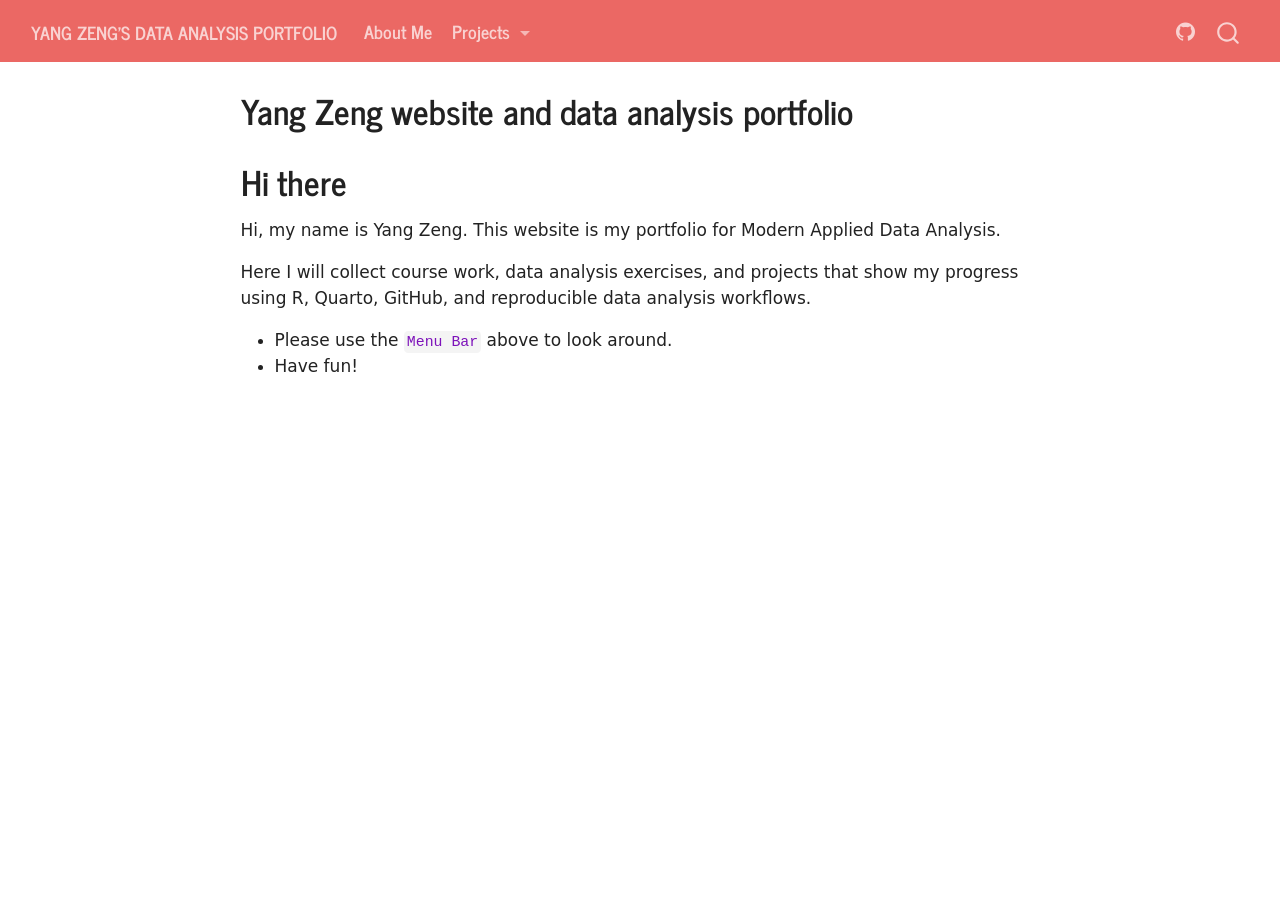
==== docs/index.html @ 77730233 "Quarto render" ====
<!DOCTYPE html>
<html xmlns="http://www.w3.org/1999/xhtml" lang="en" xml:lang="en"><head>

<meta charset="utf-8">
<meta name="generator" content="quarto-1.9.38">

<meta name="viewport" content="width=device-width, initial-scale=1.0, user-scalable=yes">


<title>Yang Zeng website and data analysis portfolio – Yang Zeng’s Data Analysis Portfolio</title>
<style>
/* Default styles provided by pandoc.
** See https://pandoc.org/MANUAL.html#variables-for-html for config info.
*/
code{white-space: pre-wrap;}
span.smallcaps{font-variant: small-caps;}
div.columns{display: flex; gap: min(4vw, 1.5em);}
div.column{flex: auto; overflow-x: auto;}
div.hanging-indent{margin-left: 1.5em; text-indent: -1.5em;}
ul.task-list{list-style: none;}
ul.task-list li input[type="checkbox"] {
  width: 0.8em;
  margin: 0 0.8em 0.2em -1em; /* quarto-specific, see https://github.com/quarto-dev/quarto-cli/issues/4556 */ 
  vertical-align: middle;
}
</style>


<script src="site_libs/quarto-nav/quarto-nav.js"></script>
<script src="site_libs/quarto-nav/headroom.min.js"></script>
<script src="site_libs/clipboard/clipboard.min.js"></script>
<script src="site_libs/quarto-search/autocomplete.umd.js"></script>
<script src="site_libs/quarto-search/fuse.min.js"></script>
<script src="site_libs/quarto-search/quarto-search.js"></script>
<meta name="quarto:offset" content="./">
<script src="site_libs/quarto-html/quarto.js" type="module"></script>
<script src="site_libs/quarto-html/tabsets/tabsets.js" type="module"></script>
<script src="site_libs/quarto-html/popper.min.js"></script>
<script src="site_libs/quarto-html/tippy.umd.min.js"></script>
<script src="site_libs/quarto-html/anchor.min.js"></script>
<link href="site_libs/quarto-html/tippy.css" rel="stylesheet">
<link href="site_libs/quarto-html/quarto-syntax-highlighting-15634bcf2e68342d4ad2dfa704d543f6.css" rel="stylesheet" id="quarto-text-highlighting-styles">
<script src="site_libs/bootstrap/bootstrap.min.js"></script>
<link href="site_libs/bootstrap/bootstrap-icons.css" rel="stylesheet">
<link href="site_libs/bootstrap/bootstrap-d390f6b1bb233dafbd59a397b5af9ca7.min.css" rel="stylesheet" append-hash="true" id="quarto-bootstrap" data-mode="light">
<script id="quarto-search-options" type="application/json">{
  "location": "navbar",
  "copy-button": false,
  "collapse-after": 3,
  "panel-placement": "end",
  "type": "overlay",
  "limit": 50,
  "keyboard-shortcut": [
    "f",
    "/",
    "s"
  ],
  "show-item-context": false,
  "language": {
    "search-no-results-text": "No results",
    "search-matching-documents-text": "matching documents",
    "search-copy-link-title": "Copy link to search",
    "search-hide-matches-text": "Hide additional matches",
    "search-more-match-text": "more match in this document",
    "search-more-matches-text": "more matches in this document",
    "search-clear-button-title": "Clear",
    "search-text-placeholder": "",
    "search-detached-cancel-button-title": "Cancel",
    "search-submit-button-title": "Submit",
    "search-label": "Search"
  }
}</script>


<link rel="stylesheet" href="styles.css">
</head>

<body class="nav-fixed fullcontent quarto-light">

<div id="quarto-search-results"></div>
  <header id="quarto-header" class="headroom fixed-top">
    <nav class="navbar navbar-expand-lg " data-bs-theme="dark">
      <div class="navbar-container container-fluid">
      <div class="navbar-brand-container mx-auto">
    <a class="navbar-brand" href="./index.html">
    <span class="navbar-title">Yang Zeng’s Data Analysis Portfolio</span>
    </a>
  </div>
            <div id="quarto-search" class="" title="Search"></div>
          <button class="navbar-toggler" type="button" data-bs-toggle="collapse" data-bs-target="#navbarCollapse" aria-controls="navbarCollapse" role="menu" aria-expanded="false" aria-label="Toggle navigation" onclick="if (window.quartoToggleHeadroom) { window.quartoToggleHeadroom(); }">
  <span class="navbar-toggler-icon"></span>
</button>
          <div class="collapse navbar-collapse" id="navbarCollapse">
            <ul class="navbar-nav navbar-nav-scroll me-auto">
  <li class="nav-item">
    <a class="nav-link" href="./aboutme.html"> 
<span class="menu-text">About Me</span></a>
  </li>  
  <li class="nav-item dropdown ">
    <a class="nav-link dropdown-toggle" href="#" id="nav-menu-projects" role="link" data-bs-toggle="dropdown" aria-expanded="false">
 <span class="menu-text">Projects</span>
    </a>
    <ul class="dropdown-menu" aria-labelledby="nav-menu-projects">    
        <li>
    <a class="dropdown-item" href="./starter-analysis-exercise/starter-analysis-exercise.html">
 <span class="dropdown-text">Starter Analysis Exercise</span></a>
  </li>  
    </ul>
  </li>
</ul>
            <ul class="navbar-nav navbar-nav-scroll ms-auto">
  <li class="nav-item compact">
    <a class="nav-link" href="https://github.com/yangyin-zeng/YangZeng-portfolio.git"> <i class="bi bi-github" role="img">
</i> 
<span class="menu-text"></span></a>
  </li>  
</ul>
          </div> <!-- /navcollapse -->
            <div class="quarto-navbar-tools">
</div>
      </div> <!-- /container-fluid -->
    </nav>
</header>
<!-- content -->
<div id="quarto-content" class="quarto-container page-columns page-rows-contents page-layout-article page-navbar">
<!-- sidebar -->
<!-- margin-sidebar -->
    
<!-- main -->
<main class="content" id="quarto-document-content">

<header id="title-block-header" class="quarto-title-block default">
<div class="quarto-title">
<h1 class="title">Yang Zeng website and data analysis portfolio</h1>
</div>



<div class="quarto-title-meta">

    
  
    
  </div>
  


</header>


<section id="hi-there" class="level1">
<h1>Hi there</h1>
<p>Hi, my name is Yang Zeng. This website is my portfolio for Modern Applied Data Analysis.</p>
<p>Here I will collect course work, data analysis exercises, and projects that show my progress using R, Quarto, GitHub, and reproducible data analysis workflows.</p>
<ul>
<li>Please use the <code>Menu Bar</code> above to look around.</li>
<li>Have fun!</li>
</ul>


</section>

</main> <!-- /main -->
<script id="quarto-html-after-body" type="application/javascript">
  window.document.addEventListener("DOMContentLoaded", function (event) {
    const icon = "";
    const anchorJS = new window.AnchorJS();
    anchorJS.options = {
      placement: 'right',
      icon: icon
    };
    anchorJS.add('.anchored');
    const isCodeAnnotation = (el) => {
      for (const clz of el.classList) {
        if (clz.startsWith('code-annotation-')) {                     
          return true;
        }
      }
      return false;
    }
    const onCopySuccess = function(e) {
      // button target
      const button = e.trigger;
      // don't keep focus
      button.blur();
      // flash "checked"
      button.classList.add('code-copy-button-checked');
      var currentTitle = button.getAttribute("title");
      button.setAttribute("title", "Copied!");
      let tooltip;
      if (window.bootstrap) {
        button.setAttribute("data-bs-toggle", "tooltip");
        button.setAttribute("data-bs-placement", "left");
        button.setAttribute("data-bs-title", "Copied!");
        tooltip = new bootstrap.Tooltip(button, 
          { trigger: "manual", 
            customClass: "code-copy-button-tooltip",
            offset: [0, -8]});
        tooltip.show();    
      }
      setTimeout(function() {
        if (tooltip) {
          tooltip.hide();
          button.removeAttribute("data-bs-title");
          button.removeAttribute("data-bs-toggle");
          button.removeAttribute("data-bs-placement");
        }
        button.setAttribute("title", currentTitle);
        button.classList.remove('code-copy-button-checked');
      }, 1000);
      // clear code selection
      e.clearSelection();
    }
    const getTextToCopy = function(trigger) {
      const outerScaffold = trigger.parentElement.cloneNode(true);
      const codeEl = outerScaffold.querySelector('code');
      for (const childEl of codeEl.children) {
        if (isCodeAnnotation(childEl)) {
          childEl.remove();
        }
      }
      return codeEl.innerText;
    }
    const clipboard = new window.ClipboardJS('.code-copy-button:not([data-in-quarto-modal])', {
      text: getTextToCopy
    });
    clipboard.on('success', onCopySuccess);
    if (window.document.getElementById('quarto-embedded-source-code-modal')) {
      const clipboardModal = new window.ClipboardJS('.code-copy-button[data-in-quarto-modal]', {
        text: getTextToCopy,
        container: window.document.getElementById('quarto-embedded-source-code-modal')
      });
      clipboardModal.on('success', onCopySuccess);
    }
      var localhostRegex = new RegExp(/^(?:http|https):\/\/localhost\:?[0-9]*\//);
      var mailtoRegex = new RegExp(/^mailto:/);
        var filterRegex = new RegExp('/' + window.location.host + '/');
      var isInternal = (href) => {
          return filterRegex.test(href) || localhostRegex.test(href) || mailtoRegex.test(href);
      }
      // Inspect non-navigation links and adorn them if external
     var links = window.document.querySelectorAll('a[href]:not(.nav-link):not(.navbar-brand):not(.toc-action):not(.sidebar-link):not(.sidebar-item-toggle):not(.pagination-link):not(.no-external):not([aria-hidden]):not(.dropdown-item):not(.quarto-navigation-tool):not(.about-link)');
      for (var i=0; i<links.length; i++) {
        const link = links[i];
        if (!isInternal(link.href)) {
          // undo the damage that might have been done by quarto-nav.js in the case of
          // links that we want to consider external
          if (link.dataset.originalHref !== undefined) {
            link.href = link.dataset.originalHref;
          }
        }
      }
    function tippyHover(el, contentFn, onTriggerFn, onUntriggerFn) {
      const config = {
        allowHTML: true,
        maxWidth: 500,
        delay: 100,
        arrow: false,
        appendTo: function(el) {
            return el.parentElement;
        },
        interactive: true,
        interactiveBorder: 10,
        theme: 'quarto',
        placement: 'bottom-start',
      };
      if (contentFn) {
        config.content = contentFn;
      }
      if (onTriggerFn) {
        config.onTrigger = onTriggerFn;
      }
      if (onUntriggerFn) {
        config.onUntrigger = onUntriggerFn;
      }
      window.tippy(el, config); 
    }
    const noterefs = window.document.querySelectorAll('a[role="doc-noteref"]');
    for (var i=0; i<noterefs.length; i++) {
      const ref = noterefs[i];
      tippyHover(ref, function() {
        // use id or data attribute instead here
        let href = ref.getAttribute('data-footnote-href') || ref.getAttribute('href');
        try { href = new URL(href).hash; } catch {}
        const id = href.replace(/^#\/?/, "");
        const note = window.document.getElementById(id);
        if (note) {
          return note.innerHTML;
        } else {
          return "";
        }
      });
    }
    const xrefs = window.document.querySelectorAll('a.quarto-xref');
    const processXRef = (id, note) => {
      // Strip column container classes
      const stripColumnClz = (el) => {
        el.classList.remove("page-full", "page-columns");
        if (el.children) {
          for (const child of el.children) {
            stripColumnClz(child);
          }
        }
      }
      stripColumnClz(note)
      if (id === null || id.startsWith('sec-')) {
        // Special case sections, only their first couple elements
        const container = document.createElement("div");
        if (note.children && note.children.length > 2) {
          container.appendChild(note.children[0].cloneNode(true));
          for (let i = 1; i < note.children.length; i++) {
            const child = note.children[i];
            if (child.tagName === "P" && child.innerText === "") {
              continue;
            } else {
              container.appendChild(child.cloneNode(true));
              break;
            }
          }
          if (window.Quarto?.typesetMath) {
            window.Quarto.typesetMath(container);
          }
          return container.innerHTML
        } else {
          if (window.Quarto?.typesetMath) {
            window.Quarto.typesetMath(note);
          }
          return note.innerHTML;
        }
      } else {
        // Remove any anchor links if they are present
        const anchorLink = note.querySelector('a.anchorjs-link');
        if (anchorLink) {
          anchorLink.remove();
        }
        if (window.Quarto?.typesetMath) {
          window.Quarto.typesetMath(note);
        }
        if (note.classList.contains("callout")) {
          return note.outerHTML;
        } else {
          return note.innerHTML;
        }
      }
    }
    for (var i=0; i<xrefs.length; i++) {
      const xref = xrefs[i];
      tippyHover(xref, undefined, function(instance) {
        instance.disable();
        let url = xref.getAttribute('href');
        let hash = undefined; 
        if (url.startsWith('#')) {
          hash = url;
        } else {
          try { hash = new URL(url).hash; } catch {}
        }
        if (hash) {
          const id = hash.replace(/^#\/?/, "");
          const note = window.document.getElementById(id);
          if (note !== null) {
            try {
              const html = processXRef(id, note.cloneNode(true));
              instance.setContent(html);
            } finally {
              instance.enable();
              instance.show();
            }
          } else {
            // See if we can fetch this
            fetch(url.split('#')[0])
            .then(res => res.text())
            .then(html => {
              const parser = new DOMParser();
              const htmlDoc = parser.parseFromString(html, "text/html");
              const note = htmlDoc.getElementById(id);
              if (note !== null) {
                const html = processXRef(id, note);
                instance.setContent(html);
              } 
            }).finally(() => {
              instance.enable();
              instance.show();
            });
          }
        } else {
          // See if we can fetch a full url (with no hash to target)
          // This is a special case and we should probably do some content thinning / targeting
          fetch(url)
          .then(res => res.text())
          .then(html => {
            const parser = new DOMParser();
            const htmlDoc = parser.parseFromString(html, "text/html");
            const note = htmlDoc.querySelector('main.content');
            if (note !== null) {
              // This should only happen for chapter cross references
              // (since there is no id in the URL)
              // remove the first header
              if (note.children.length > 0 && note.children[0].tagName === "HEADER") {
                note.children[0].remove();
              }
              const html = processXRef(null, note);
              instance.setContent(html);
            } 
          }).finally(() => {
            instance.enable();
            instance.show();
          });
        }
      }, function(instance) {
      });
    }
        let selectedAnnoteEl;
        const selectorForAnnotation = ( cell, annotation) => {
          let cellAttr = 'data-code-cell="' + cell + '"';
          let lineAttr = 'data-code-annotation="' +  annotation + '"';
          const selector = 'span[' + cellAttr + '][' + lineAttr + ']';
          return selector;
        }
        const selectCodeLines = (annoteEl) => {
          const doc = window.document;
          const targetCell = annoteEl.getAttribute("data-target-cell");
          const targetAnnotation = annoteEl.getAttribute("data-target-annotation");
          const annoteSpan = window.document.querySelector(selectorForAnnotation(targetCell, targetAnnotation));
          const lines = annoteSpan.getAttribute("data-code-lines").split(",");
          const lineIds = lines.map((line) => {
            return targetCell + "-" + line;
          })
          let top = null;
          let height = null;
          let parent = null;
          if (lineIds.length > 0) {
              //compute the position of the single el (top and bottom and make a div)
              const el = window.document.getElementById(lineIds[0]);
              top = el.offsetTop;
              height = el.offsetHeight;
              parent = el.parentElement.parentElement;
            if (lineIds.length > 1) {
              const lastEl = window.document.getElementById(lineIds[lineIds.length - 1]);
              const bottom = lastEl.offsetTop + lastEl.offsetHeight;
              height = bottom - top;
            }
            if (top !== null && height !== null && parent !== null) {
              // cook up a div (if necessary) and position it 
              let div = window.document.getElementById("code-annotation-line-highlight");
              if (div === null) {
                div = window.document.createElement("div");
                div.setAttribute("id", "code-annotation-line-highlight");
                div.style.position = 'absolute';
                parent.appendChild(div);
              }
              div.style.top = top - 2 + "px";
              div.style.height = height + 4 + "px";
              div.style.left = 0;
              let gutterDiv = window.document.getElementById("code-annotation-line-highlight-gutter");
              if (gutterDiv === null) {
                gutterDiv = window.document.createElement("div");
                gutterDiv.setAttribute("id", "code-annotation-line-highlight-gutter");
                gutterDiv.style.position = 'absolute';
                const codeCell = window.document.getElementById(targetCell);
                const gutter = codeCell.querySelector('.code-annotation-gutter');
                gutter.appendChild(gutterDiv);
              }
              gutterDiv.style.top = top - 2 + "px";
              gutterDiv.style.height = height + 4 + "px";
            }
            selectedAnnoteEl = annoteEl;
          }
        };
        const unselectCodeLines = () => {
          const elementsIds = ["code-annotation-line-highlight", "code-annotation-line-highlight-gutter"];
          elementsIds.forEach((elId) => {
            const div = window.document.getElementById(elId);
            if (div) {
              div.remove();
            }
          });
          selectedAnnoteEl = undefined;
        };
          // Handle positioning of the toggle
      window.addEventListener(
        "resize",
        throttle(() => {
          elRect = undefined;
          if (selectedAnnoteEl) {
            selectCodeLines(selectedAnnoteEl);
          }
        }, 10)
      );
      function throttle(fn, ms) {
      let throttle = false;
      let timer;
        return (...args) => {
          if(!throttle) { // first call gets through
              fn.apply(this, args);
              throttle = true;
          } else { // all the others get throttled
              if(timer) clearTimeout(timer); // cancel #2
              timer = setTimeout(() => {
                fn.apply(this, args);
                timer = throttle = false;
              }, ms);
          }
        };
      }
        // Attach click handler to the DT
        const annoteDls = window.document.querySelectorAll('dt[data-target-cell]');
        for (const annoteDlNode of annoteDls) {
          annoteDlNode.addEventListener('click', (event) => {
            const clickedEl = event.target;
            if (clickedEl !== selectedAnnoteEl) {
              unselectCodeLines();
              const activeEl = window.document.querySelector('dt[data-target-cell].code-annotation-active');
              if (activeEl) {
                activeEl.classList.remove('code-annotation-active');
              }
              selectCodeLines(clickedEl);
              clickedEl.classList.add('code-annotation-active');
            } else {
              // Unselect the line
              unselectCodeLines();
              clickedEl.classList.remove('code-annotation-active');
            }
          });
        }
    const findCites = (el) => {
      const parentEl = el.parentElement;
      if (parentEl) {
        const cites = parentEl.dataset.cites;
        if (cites) {
          return {
            el,
            cites: cites.split(' ')
          };
        } else {
          return findCites(el.parentElement)
        }
      } else {
        return undefined;
      }
    };
    var bibliorefs = window.document.querySelectorAll('a[role="doc-biblioref"]');
    for (var i=0; i<bibliorefs.length; i++) {
      const ref = bibliorefs[i];
      const citeInfo = findCites(ref);
      if (citeInfo) {
        tippyHover(citeInfo.el, function() {
          var popup = window.document.createElement('div');
          citeInfo.cites.forEach(function(cite) {
            var citeDiv = window.document.createElement('div');
            citeDiv.classList.add('hanging-indent');
            citeDiv.classList.add('csl-entry');
            var biblioDiv = window.document.getElementById('ref-' + cite);
            if (biblioDiv) {
              citeDiv.innerHTML = biblioDiv.innerHTML;
            }
            popup.appendChild(citeDiv);
          });
          return popup.innerHTML;
        });
      }
    }
  });
  </script>
</div> <!-- /content -->




</body></html>
---- docs/site_libs/quarto-html/tippy.css ----
.tippy-box[data-animation=fade][data-state=hidden]{opacity:0}[data-tippy-root]{max-width:calc(100vw - 10px)}.tippy-box{position:relative;background-color:#333;color:#fff;border-radius:4px;font-size:14px;line-height:1.4;white-space:normal;outline:0;transition-property:transform,visibility,opacity}.tippy-box[data-placement^=top]>.tippy-arrow{bottom:0}.tippy-box[data-placement^=top]>.tippy-arrow:before{bottom:-7px;left:0;border-width:8px 8px 0;border-top-color:initial;transform-origin:center top}.tippy-box[data-placement^=bottom]>.tippy-arrow{top:0}.tippy-box[data-placement^=bottom]>.tippy-arrow:before{top:-7px;left:0;border-width:0 8px 8px;border-bottom-color:initial;transform-origin:center bottom}.tippy-box[data-placement^=left]>.tippy-arrow{right:0}.tippy-box[data-placement^=left]>.tippy-arrow:before{border-width:8px 0 8px 8px;border-left-color:initial;right:-7px;transform-origin:center left}.tippy-box[data-placement^=right]>.tippy-arrow{left:0}.tippy-box[data-placement^=right]>.tippy-arrow:before{left:-7px;border-width:8px 8px 8px 0;border-right-color:initial;transform-origin:center right}.tippy-box[data-inertia][data-state=visible]{transition-timing-function:cubic-bezier(.54,1.5,.38,1.11)}.tippy-arrow{width:16px;height:16px;color:#333}.tippy-arrow:before{content:"";position:absolute;border-color:transparent;border-style:solid}.tippy-content{position:relative;padding:5px 9px;z-index:1}
---- docs/site_libs/quarto-html/quarto-syntax-highlighting-15634bcf2e68342d4ad2dfa704d543f6.css ----
/* quarto syntax highlight colors */
:root {
  --quarto-hl-ot-color: #003B4F;
  --quarto-hl-at-color: #657422;
  --quarto-hl-ss-color: #20794D;
  --quarto-hl-an-color: #5E5E5E;
  --quarto-hl-fu-color: #4758AB;
  --quarto-hl-st-color: #20794D;
  --quarto-hl-cf-color: #003B4F;
  --quarto-hl-op-color: #5E5E5E;
  --quarto-hl-er-color: #AD0000;
  --quarto-hl-bn-color: #AD0000;
  --quarto-hl-al-color: #AD0000;
  --quarto-hl-va-color: #111111;
  --quarto-hl-bu-color: inherit;
  --quarto-hl-ex-color: inherit;
  --quarto-hl-pp-color: #AD0000;
  --quarto-hl-in-color: #5E5E5E;
  --quarto-hl-vs-color: #20794D;
  --quarto-hl-wa-color: #5E5E5E;
  --quarto-hl-do-color: #5E5E5E;
  --quarto-hl-im-color: #00769E;
  --quarto-hl-ch-color: #20794D;
  --quarto-hl-dt-color: #AD0000;
  --quarto-hl-fl-color: #AD0000;
  --quarto-hl-co-color: #5E5E5E;
  --quarto-hl-cv-color: #5E5E5E;
  --quarto-hl-cn-color: #8f5902;
  --quarto-hl-sc-color: #5E5E5E;
  --quarto-hl-dv-color: #AD0000;
  --quarto-hl-kw-color: #003B4F;
}

/* other quarto variables */
:root {
  --quarto-font-monospace: SFMono-Regular, Menlo, Monaco, Consolas, "Liberation Mono", "Courier New", monospace;
}

/* syntax highlight based on Pandoc's rules */
pre > code.sourceCode > span {
  color: #003B4F;
}

code.sourceCode > span {
  color: #003B4F;
}

div.sourceCode,
div.sourceCode pre.sourceCode {
  color: #003B4F;
}

/* Normal */
code span {
  color: #003B4F;
}

/* Alert */
code span.al {
  color: #AD0000;
  font-style: inherit;
}

/* Annotation */
code span.an {
  color: #5E5E5E;
  font-style: inherit;
}

/* Attribute */
code span.at {
  color: #657422;
  font-style: inherit;
}

/* BaseN */
code span.bn {
  color: #AD0000;
  font-style: inherit;
}

/* BuiltIn */
code span.bu {
  font-style: inherit;
}

/* ControlFlow */
code span.cf {
  color: #003B4F;
  font-weight: bold;
  font-style: inherit;
}

/* Char */
code span.ch {
  color: #20794D;
  font-style: inherit;
}

/* Constant */
code span.cn {
  color: #8f5902;
  font-style: inherit;
}

/* Comment */
code span.co {
  color: #5E5E5E;
  font-style: inherit;
}

/* CommentVar */
code span.cv {
  color: #5E5E5E;
  font-style: italic;
}

/* Documentation */
code span.do {
  color: #5E5E5E;
  font-style: italic;
}

/* DataType */
code span.dt {
  color: #AD0000;
  font-style: inherit;
}

/* DecVal */
code span.dv {
  color: #AD0000;
  font-style: inherit;
}

/* Error */
code span.er {
  color: #AD0000;
  font-style: inherit;
}

/* Extension */
code span.ex {
  font-style: inherit;
}

/* Float */
code span.fl {
  color: #AD0000;
  font-style: inherit;
}

/* Function */
code span.fu {
  color: #4758AB;
  font-style: inherit;
}

/* Import */
code span.im {
  color: #00769E;
  font-style: inherit;
}

/* Information */
code span.in {
  color: #5E5E5E;
  font-style: inherit;
}

/* Keyword */
code span.kw {
  color: #003B4F;
  font-weight: bold;
  font-style: inherit;
}

/* Operator */
code span.op {
  color: #5E5E5E;
  font-style: inherit;
}

/* Other */
code span.ot {
  color: #003B4F;
  font-style: inherit;
}

/* Preprocessor */
code span.pp {
  color: #AD0000;
  font-style: inherit;
}

/* SpecialChar */
code span.sc {
  color: #5E5E5E;
  font-style: inherit;
}

/* SpecialString */
code span.ss {
  color: #20794D;
  font-style: inherit;
}

/* String */
code span.st {
  color: #20794D;
  font-style: inherit;
}

/* Variable */
code span.va {
  color: #111111;
  font-style: inherit;
}

/* VerbatimString */
code span.vs {
  color: #20794D;
  font-style: inherit;
}

/* Warning */
code span.wa {
  color: #5E5E5E;
  font-style: italic;
}

.prevent-inlining {
  content: "</";
}

/*# sourceMappingURL=f23921c56f73e400b49028c9186a1aa0.css.map */
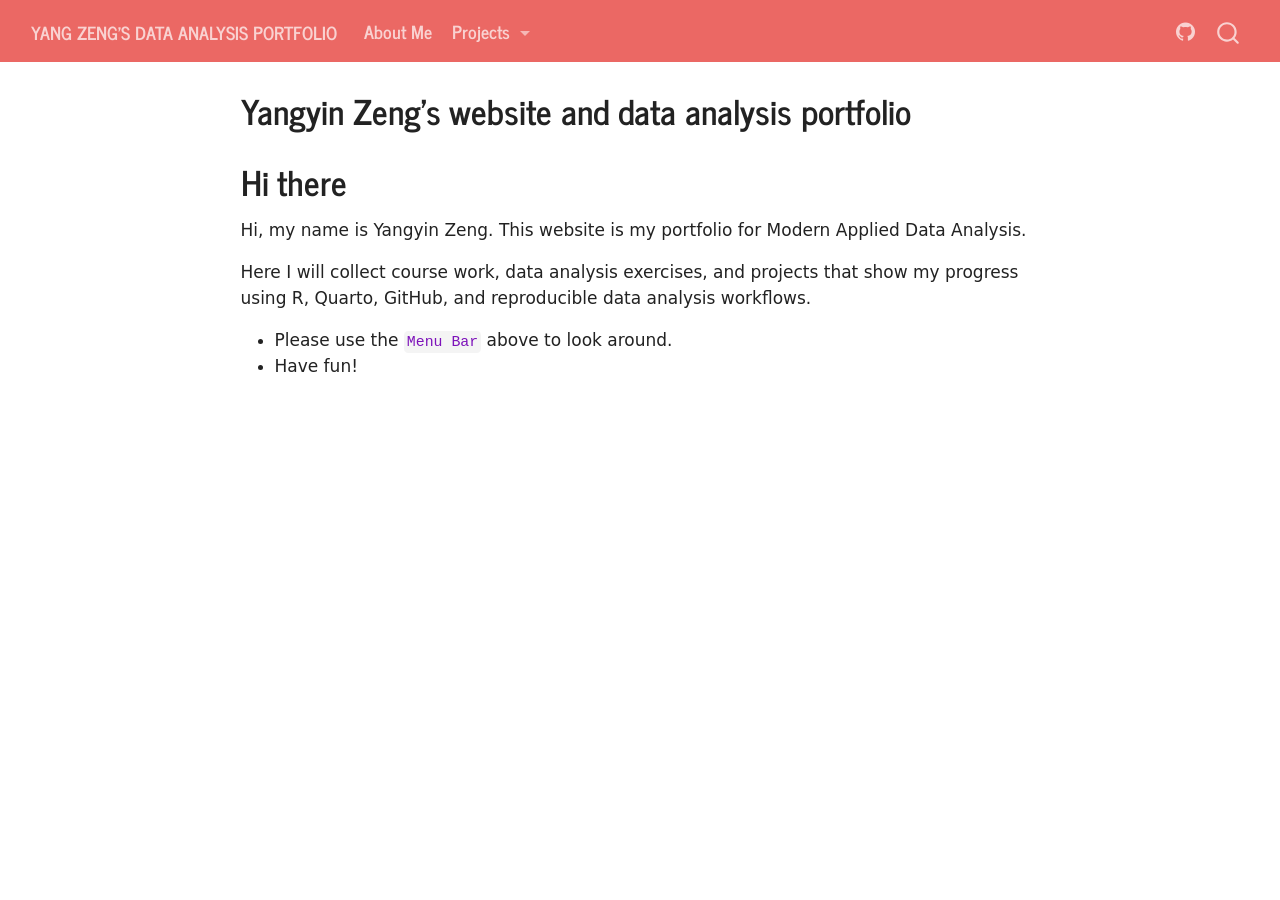
==== commit f26dae55: "Fixing" ====
--- a/docs/index.html
+++ b/docs/index.html
@@ -7,7 +7,7 @@
 <meta name="viewport" content="width=device-width, initial-scale=1.0, user-scalable=yes">
 
 
-<title>Yang Zeng website and data analysis portfolio – Yang Zeng’s Data Analysis Portfolio</title>
+<title>Yangyin Zeng’s website and data analysis portfolio – Yang Zeng's Data Analysis Portfolio</title>
 <style>
 /* Default styles provided by pandoc.
 ** See https://pandoc.org/MANUAL.html#variables-for-html for config info.
@@ -131,7 +131,7 @@
 
 <header id="title-block-header" class="quarto-title-block default">
 <div class="quarto-title">
-<h1 class="title">Yang Zeng website and data analysis portfolio</h1>
+<h1 class="title">Yangyin Zeng’s website and data analysis portfolio</h1>
 </div>
 
 
@@ -150,7 +150,7 @@
 
 <section id="hi-there" class="level1">
 <h1>Hi there</h1>
-<p>Hi, my name is Yang Zeng. This website is my portfolio for Modern Applied Data Analysis.</p>
+<p>Hi, my name is Yangyin Zeng. This website is my portfolio for Modern Applied Data Analysis.</p>
 <p>Here I will collect course work, data analysis exercises, and projects that show my progress using R, Quarto, GitHub, and reproducible data analysis workflows.</p>
 <ul>
 <li>Please use the <code>Menu Bar</code> above to look around.</li>
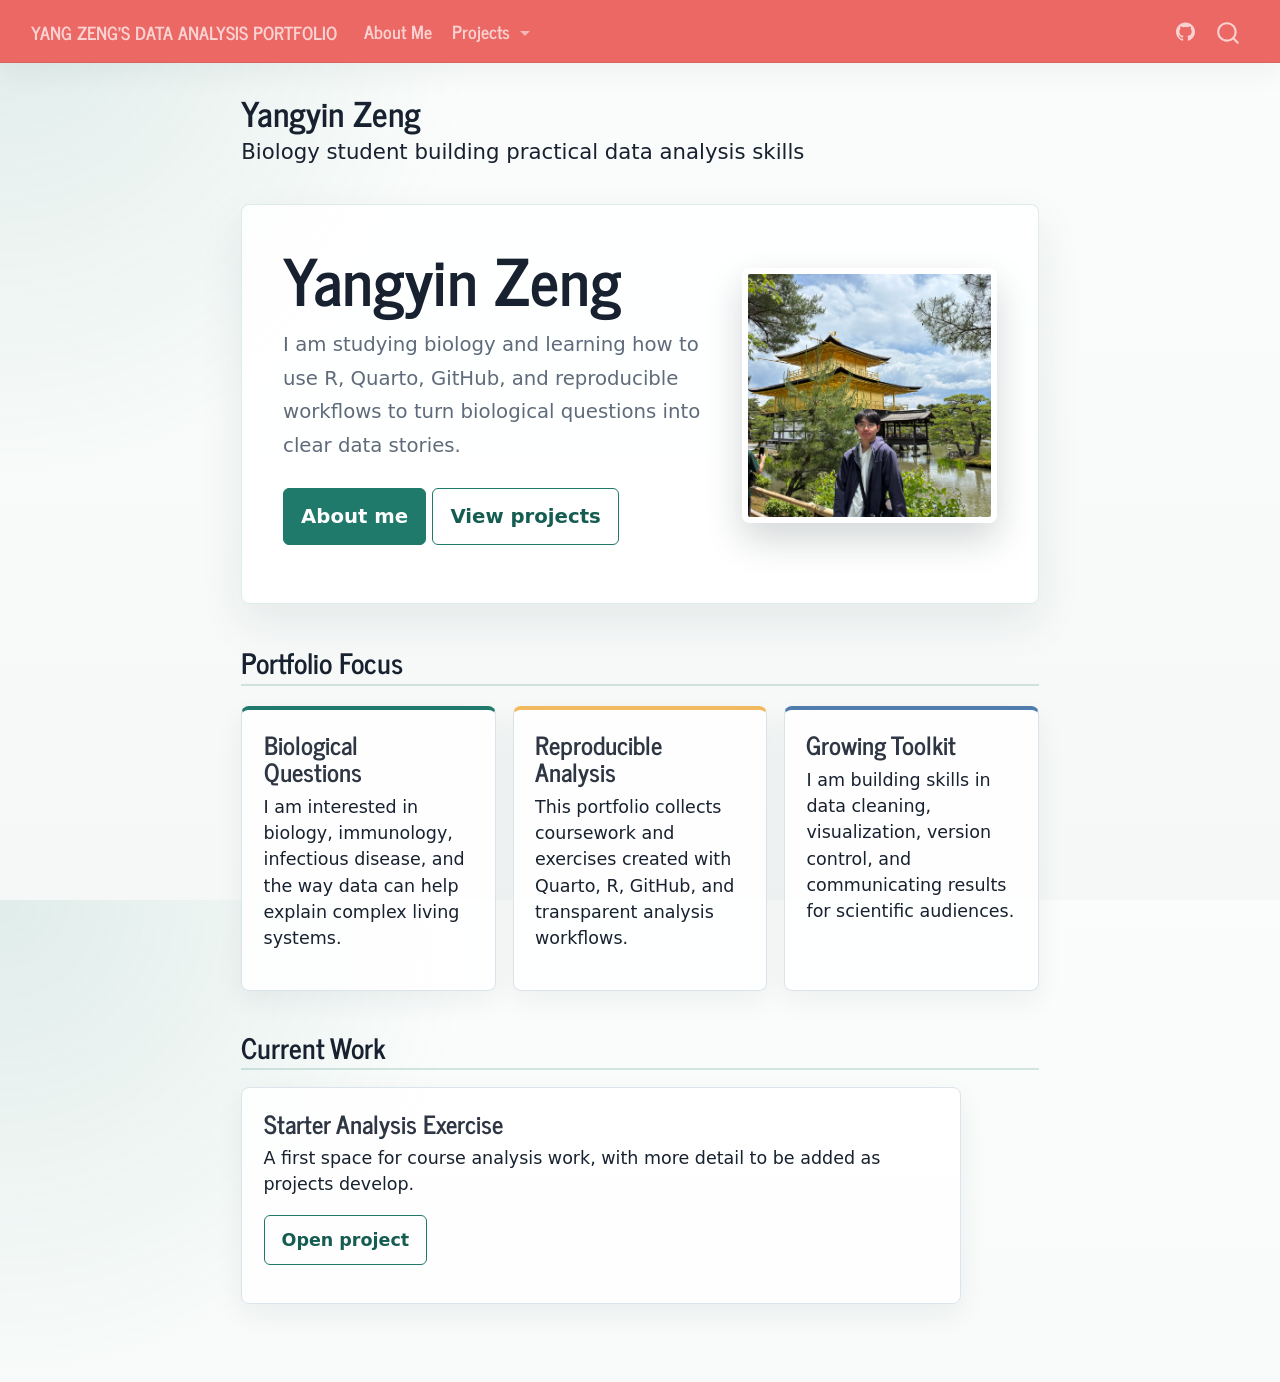
==== commit df93f210: "render" ====
--- a/docs/index.html
+++ b/docs/index.html
@@ -7,7 +7,7 @@
 <meta name="viewport" content="width=device-width, initial-scale=1.0, user-scalable=yes">
 
 
-<title>Yangyin Zeng’s website and data analysis portfolio – Yang Zeng's Data Analysis Portfolio</title>
+<title>Yangyin Zeng – Yang Zeng’s Data Analysis Portfolio</title>
 <style>
 /* Default styles provided by pandoc.
 ** See https://pandoc.org/MANUAL.html#variables-for-html for config info.
@@ -131,7 +131,8 @@
 
 <header id="title-block-header" class="quarto-title-block default">
 <div class="quarto-title">
-<h1 class="title">Yangyin Zeng’s website and data analysis portfolio</h1>
+<h1 class="title">Yangyin Zeng</h1>
+<p class="subtitle lead">Biology student building practical data analysis skills</p>
 </div>
 
 
@@ -148,14 +149,44 @@
 </header>
 
 
-<section id="hi-there" class="level1">
-<h1>Hi there</h1>
-<p>Hi, my name is Yangyin Zeng. This website is my portfolio for Modern Applied Data Analysis.</p>
-<p>Here I will collect course work, data analysis exercises, and projects that show my progress using R, Quarto, GitHub, and reproducible data analysis workflows.</p>
-<ul>
-<li>Please use the <code>Menu Bar</code> above to look around.</li>
-<li>Have fun!</li>
-</ul>
+<div class="hero">
+<section id="yangyin-zeng" class="level1 hero-copy">
+<h1>Yangyin Zeng</h1>
+<p>I am studying biology and learning how to use R, Quarto, GitHub, and reproducible workflows to turn biological questions into clear data stories.</p>
+<div class="hero-actions">
+<p><a href="./aboutme.html" class="button primary">About me</a> <a href="./starter-analysis-exercise/starter-analysis-exercise.html" class="button">View projects</a></p>
+</div>
+</section>
+<div class="hero-photo">
+<p><img src="images/profile.jpg" class="img-fluid" alt="Portrait of Yangyin Zeng"></p>
+</div>
+</div>
+<section id="portfolio-focus" class="level2">
+<h2 class="anchored" data-anchor-id="portfolio-focus">Portfolio Focus</h2>
+<div class="feature-grid">
+<section id="biological-questions" class="level3 feature-card">
+<h3 class="anchored" data-anchor-id="biological-questions">Biological Questions</h3>
+<p>I am interested in biology, immunology, infectious disease, and the way data can help explain complex living systems.</p>
+</section>
+<section id="reproducible-analysis" class="level3 feature-card">
+<h3 class="anchored" data-anchor-id="reproducible-analysis">Reproducible Analysis</h3>
+<p>This portfolio collects coursework and exercises created with Quarto, R, GitHub, and transparent analysis workflows.</p>
+</section>
+<section id="growing-toolkit" class="level3 feature-card">
+<h3 class="anchored" data-anchor-id="growing-toolkit">Growing Toolkit</h3>
+<p>I am building skills in data cleaning, visualization, version control, and communicating results for scientific audiences.</p>
+</section>
+</div>
+</section>
+<section id="current-work" class="level2">
+<h2 class="anchored" data-anchor-id="current-work">Current Work</h2>
+<div class="project-list">
+<section id="starter-analysis-exercise" class="level3 project-card">
+<h3 class="anchored" data-anchor-id="starter-analysis-exercise">Starter Analysis Exercise</h3>
+<p>A first space for course analysis work, with more detail to be added as projects develop.</p>
+<p><a href="./starter-analysis-exercise/starter-analysis-exercise.html" class="project-link">Open project</a></p>
+</section>
+</div>
 
 
 </section>
--- a/docs/styles.css
+++ b/docs/styles.css
@@ -0,0 +1,208 @@
+/* css styles */
+
+:root {
+  --ink: #18212f;
+  --muted: #5f6b7a;
+  --line: #dbe4ea;
+  --surface: #f7faf9;
+  --accent: #1f7a6b;
+  --accent-strong: #155c52;
+  --warm: #f3b95f;
+}
+
+body {
+  color: var(--ink);
+  background:
+    radial-gradient(circle at top left, rgba(31, 122, 107, 0.12), transparent 28rem),
+    linear-gradient(180deg, #fbfdfc 0%, #f5f8f7 100%);
+  font-size: 1.03rem;
+}
+
+.navbar {
+  border-bottom: 1px solid rgba(24, 33, 47, 0.08);
+  box-shadow: 0 10px 30px rgba(24, 33, 47, 0.05);
+}
+
+.navbar-title {
+  font-weight: 700;
+  letter-spacing: 0;
+}
+
+h1,
+h2,
+h3 {
+  color: var(--ink);
+  letter-spacing: 0;
+}
+
+h2 {
+  margin-top: 2.4rem;
+  padding-bottom: 0.35rem;
+  border-bottom: 2px solid rgba(31, 122, 107, 0.18);
+}
+
+a {
+  color: var(--accent-strong);
+}
+
+a:hover {
+  color: var(--accent);
+}
+
+.hero,
+.about-header {
+  display: grid;
+  grid-template-columns: minmax(0, 1.25fr) minmax(220px, 0.75fr);
+  gap: 2rem;
+  align-items: center;
+  margin: 1.5rem 0 2.5rem;
+  padding: 2.4rem;
+  background: rgba(255, 255, 255, 0.86);
+  border: 1px solid rgba(31, 122, 107, 0.14);
+  border-radius: 8px;
+  box-shadow: 0 18px 45px rgba(24, 33, 47, 0.08);
+}
+
+.hero h1,
+.about-intro h1 {
+  margin-top: 0;
+  font-size: clamp(2.3rem, 5vw, 4rem);
+  line-height: 1.02;
+}
+
+.hero p,
+.about-intro p,
+.project-hero {
+  color: var(--muted);
+  font-size: 1.16rem;
+  line-height: 1.7;
+}
+
+.hero-photo img,
+.about-image img {
+  width: 100%;
+  max-width: 320px;
+  aspect-ratio: 1;
+  object-fit: cover;
+  border-radius: 8px;
+  border: 6px solid #fff;
+  box-shadow: 0 16px 36px rgba(24, 33, 47, 0.18);
+}
+
+.hero-actions {
+  display: flex;
+  flex-wrap: wrap;
+  gap: 0.75rem;
+  margin-top: 1.5rem;
+}
+
+.button,
+.project-link {
+  display: inline-flex;
+  align-items: center;
+  justify-content: center;
+  min-height: 2.65rem;
+  padding: 0.65rem 1rem;
+  border: 1px solid var(--accent);
+  border-radius: 6px;
+  color: var(--accent-strong);
+  font-weight: 700;
+  text-decoration: none;
+}
+
+.button:hover,
+.project-link:hover {
+  background: rgba(31, 122, 107, 0.08);
+  text-decoration: none;
+}
+
+.button.primary {
+  background: var(--accent);
+  color: #fff;
+}
+
+.button.primary:hover {
+  background: var(--accent-strong);
+  color: #fff;
+}
+
+.feature-grid {
+  display: grid;
+  grid-template-columns: repeat(3, minmax(0, 1fr));
+  gap: 1rem;
+  margin: 1.2rem 0 2rem;
+}
+
+.feature-card,
+.project-card,
+.note-panel {
+  background: rgba(255, 255, 255, 0.88);
+  border: 1px solid var(--line);
+  border-radius: 8px;
+  padding: 1.25rem;
+  box-shadow: 0 10px 28px rgba(24, 33, 47, 0.06);
+}
+
+.feature-card h3,
+.project-card h3,
+.note-panel h3 {
+  margin-top: 0;
+}
+
+.feature-card {
+  border-top: 4px solid var(--accent);
+}
+
+.feature-card:nth-child(2) {
+  border-top-color: var(--warm);
+}
+
+.feature-card:nth-child(3) {
+  border-top-color: #4f7cac;
+}
+
+.project-list {
+  display: grid;
+  gap: 1rem;
+}
+
+.project-card {
+  max-width: 720px;
+}
+
+.project-hero {
+  max-width: 760px;
+  margin: 1rem 0 2rem;
+  padding: 1.35rem 1.5rem;
+  background: rgba(31, 122, 107, 0.08);
+  border-left: 5px solid var(--accent);
+  border-radius: 8px;
+}
+
+.note-panel {
+  margin-top: 2rem;
+  border-left: 5px solid var(--warm);
+}
+
+@media (max-width: 760px) {
+  .hero,
+  .about-header,
+  .feature-grid {
+    grid-template-columns: 1fr;
+  }
+
+  .hero,
+  .about-header {
+    padding: 1.4rem;
+  }
+
+  .hero-photo,
+  .about-image {
+    order: -1;
+  }
+
+  .hero-photo img,
+  .about-image img {
+    max-width: 240px;
+  }
+}
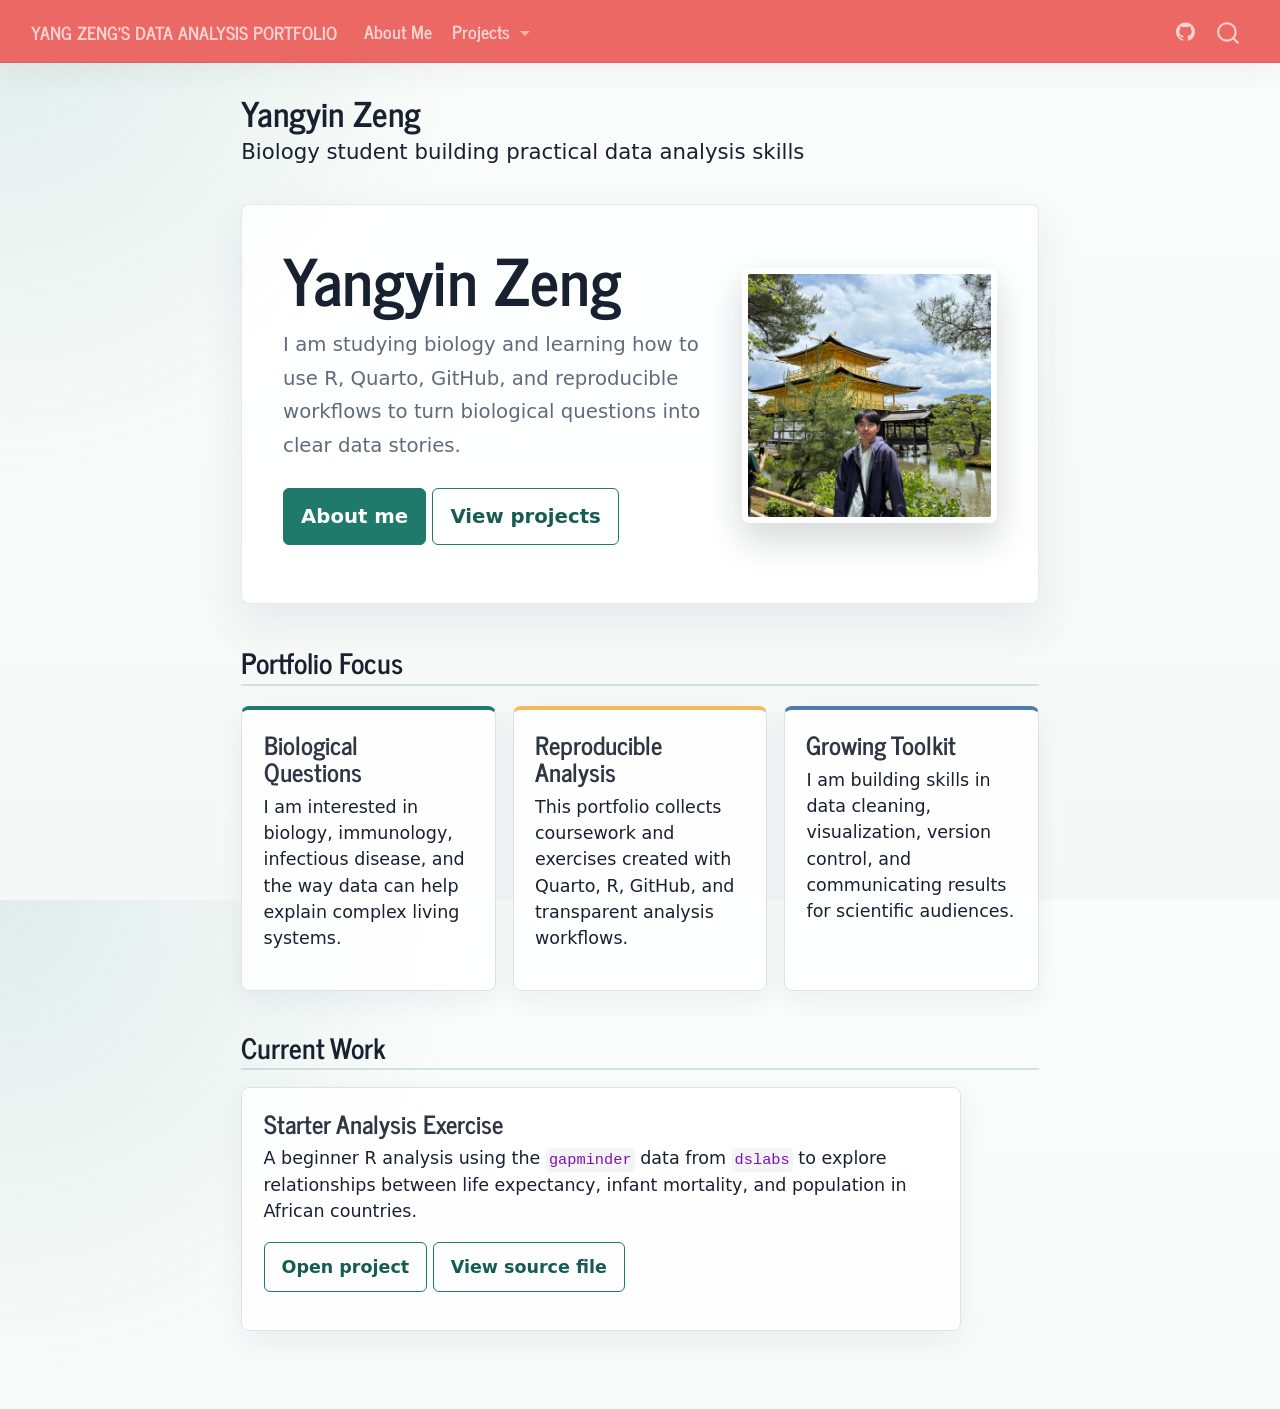
==== commit 47bc80b3: "Link starter analysis exercise source" ====
--- a/docs/index.html
+++ b/docs/index.html
@@ -183,8 +183,8 @@
 <div class="project-list">
 <section id="starter-analysis-exercise" class="level3 project-card">
 <h3 class="anchored" data-anchor-id="starter-analysis-exercise">Starter Analysis Exercise</h3>
-<p>A first space for course analysis work, with more detail to be added as projects develop.</p>
-<p><a href="./starter-analysis-exercise/starter-analysis-exercise.html" class="project-link">Open project</a></p>
+<p>A beginner R analysis using the <code>gapminder</code> data from <code>dslabs</code> to explore relationships between life expectancy, infant mortality, and population in African countries.</p>
+<p><a href="./starter-analysis-exercise/starter-analysis-exercise.html" class="project-link">Open project</a> <a href="https://github.com/yangyin-zeng/starter-analysis-exercise/blob/master/starter_analysis_exercise.Rmd" class="project-link">View source file</a></p>
 </section>
 </div>
 
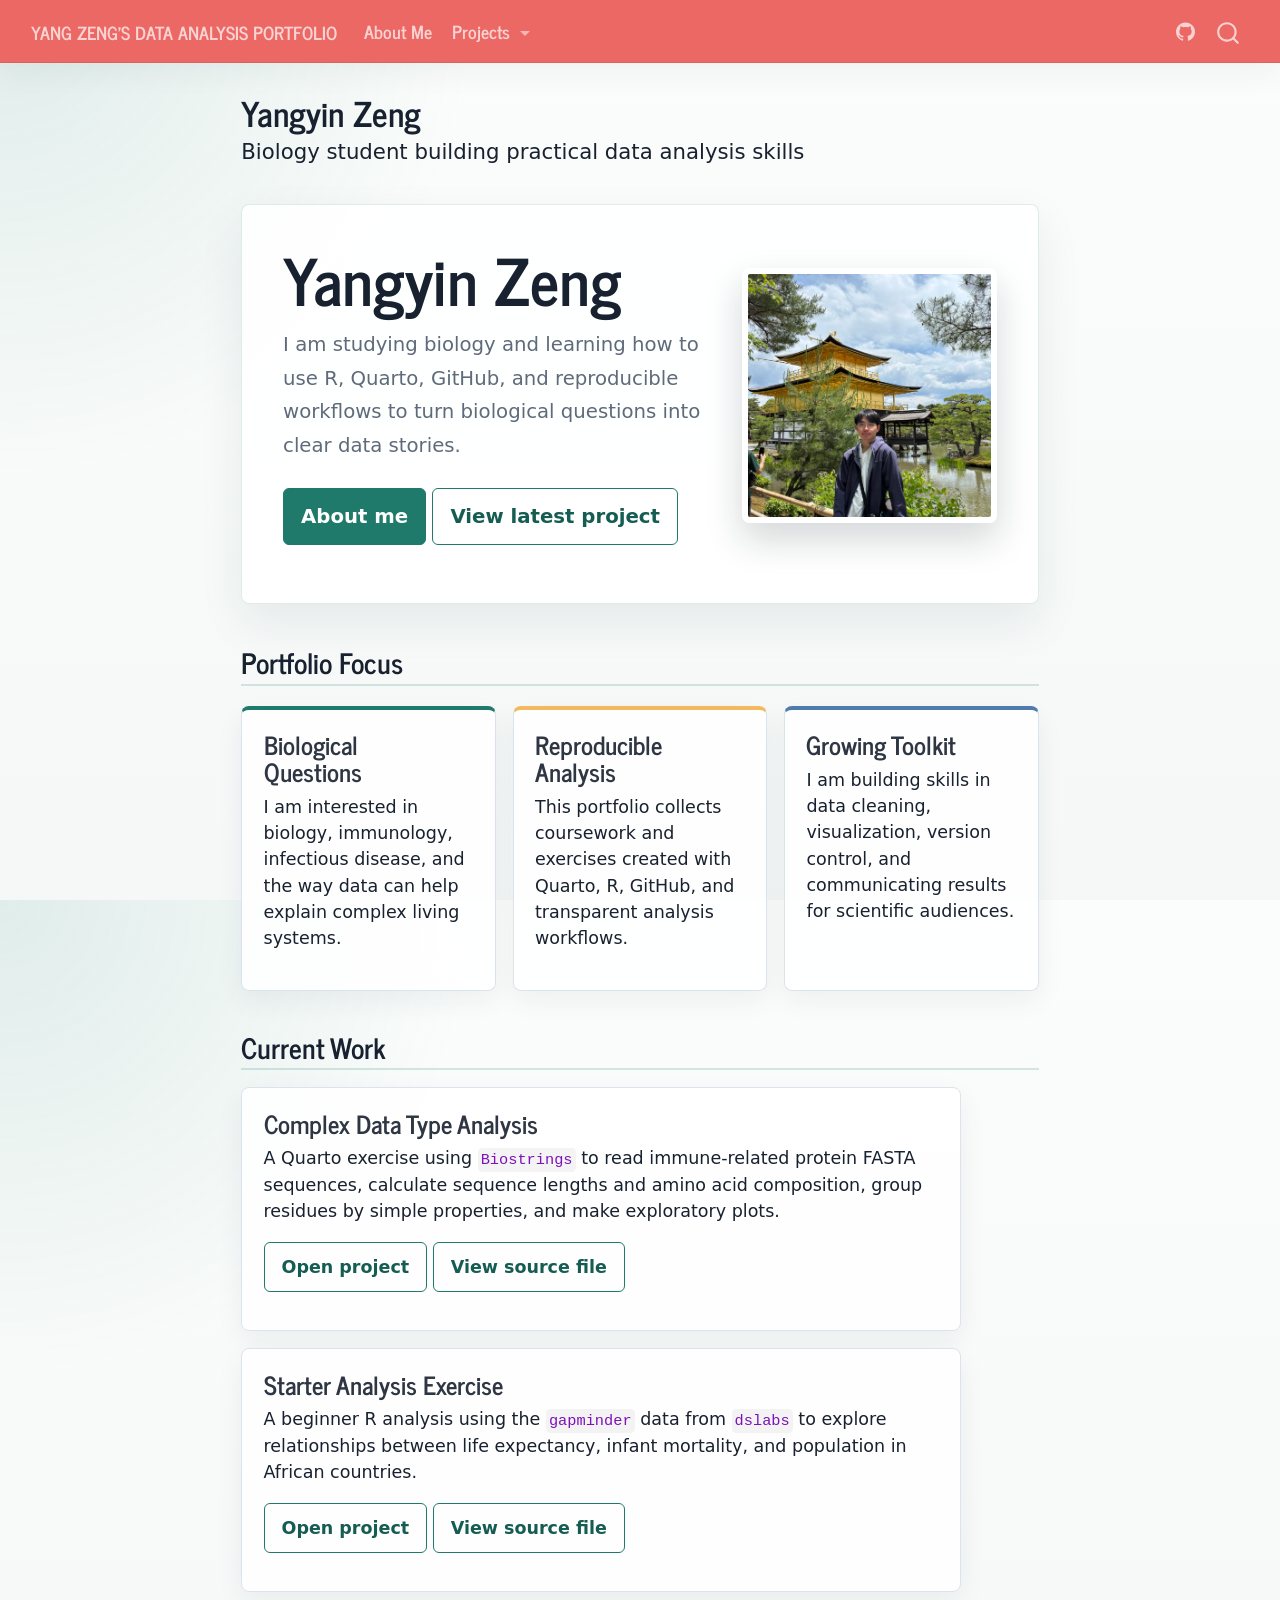
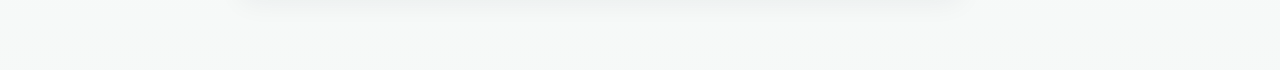
==== commit bba9cf75: "Update homepage with complex data project" ====
--- a/docs/index.html
+++ b/docs/index.html
@@ -105,6 +105,10 @@
     <a class="dropdown-item" href="./starter-analysis-exercise/starter-analysis-exercise.html">
  <span class="dropdown-text">Starter Analysis Exercise</span></a>
   </li>  
+        <li>
+    <a class="dropdown-item" href="./complex_data_type_analysis/complex_data_type_analysis.html">
+ <span class="dropdown-text">Complex Data Type Analysis</span></a>
+  </li>  
     </ul>
   </li>
 </ul>
@@ -154,7 +158,7 @@
 <h1>Yangyin Zeng</h1>
 <p>I am studying biology and learning how to use R, Quarto, GitHub, and reproducible workflows to turn biological questions into clear data stories.</p>
 <div class="hero-actions">
-<p><a href="./aboutme.html" class="button primary">About me</a> <a href="./starter-analysis-exercise/starter-analysis-exercise.html" class="button">View projects</a></p>
+<p><a href="./aboutme.html" class="button primary">About me</a> <a href="./complex_data_type_analysis/complex_data_type_analysis.html" class="button">View latest project</a></p>
 </div>
 </section>
 <div class="hero-photo">
@@ -181,6 +185,11 @@
 <section id="current-work" class="level2">
 <h2 class="anchored" data-anchor-id="current-work">Current Work</h2>
 <div class="project-list">
+<section id="complex-data-type-analysis" class="level3 project-card">
+<h3 class="anchored" data-anchor-id="complex-data-type-analysis">Complex Data Type Analysis</h3>
+<p>A Quarto exercise using <code>Biostrings</code> to read immune-related protein FASTA sequences, calculate sequence lengths and amino acid composition, group residues by simple properties, and make exploratory plots.</p>
+<p><a href="./complex_data_type_analysis/complex_data_type_analysis.html" class="project-link">Open project</a> <a href="https://github.com/yangyin-zeng/YangZeng-portfolio/blob/main/complex_data_type_analysis/complex_data_type_analysis.qmd" class="project-link">View source file</a></p>
+</section>
 <section id="starter-analysis-exercise" class="level3 project-card">
 <h3 class="anchored" data-anchor-id="starter-analysis-exercise">Starter Analysis Exercise</h3>
 <p>A beginner R analysis using the <code>gapminder</code> data from <code>dslabs</code> to explore relationships between life expectancy, infant mortality, and population in African countries.</p>
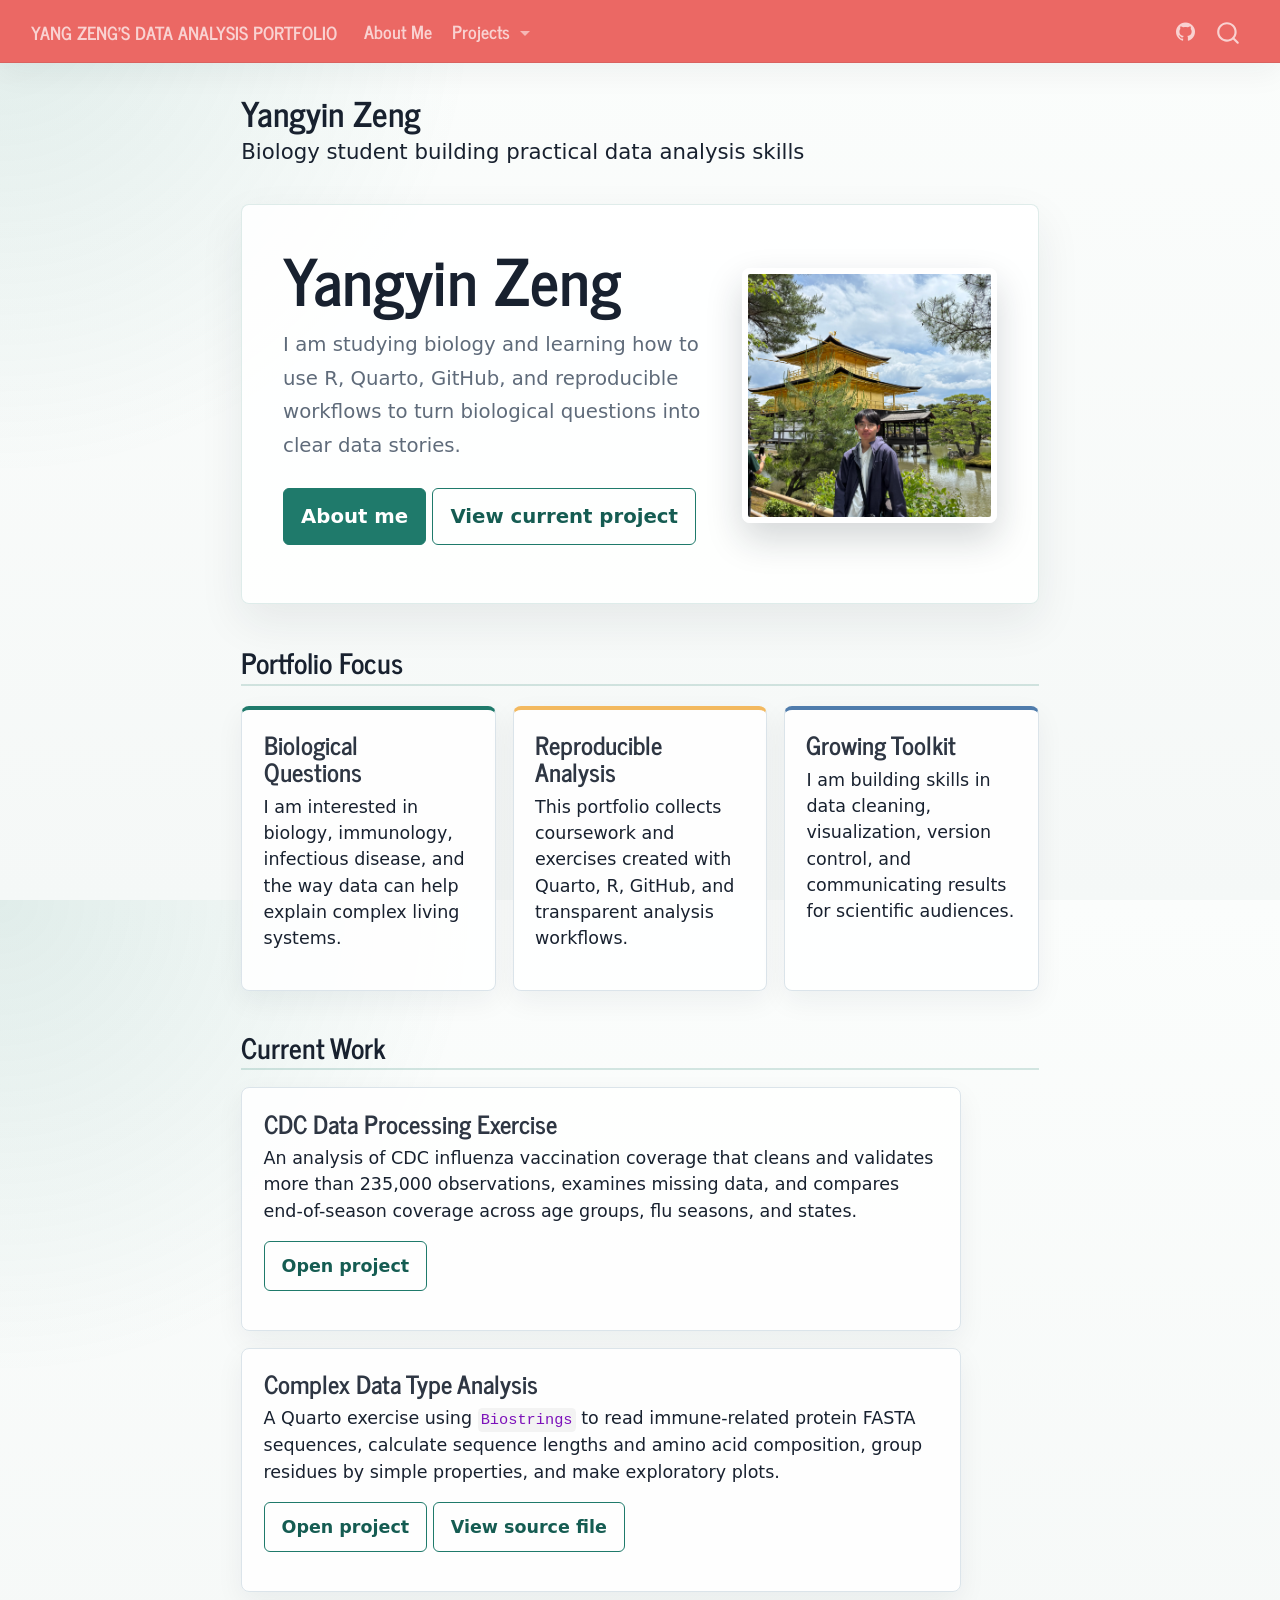
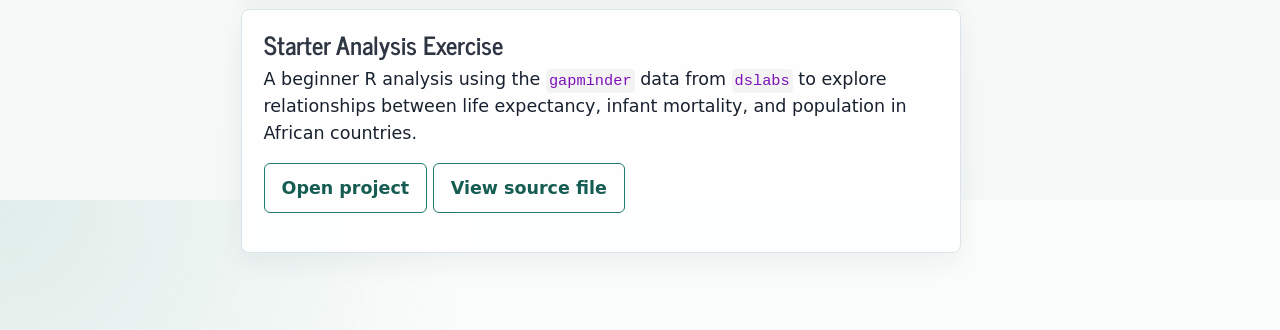
==== commit 5265f60f: "Add CDC analysis and preserve complex data project" ====
--- a/docs/index.html
+++ b/docs/index.html
@@ -106,6 +106,10 @@
  <span class="dropdown-text">Starter Analysis Exercise</span></a>
   </li>  
         <li>
+    <a class="dropdown-item" href="./cdcdata_exercise/cdcdata_exercise.html">
+ <span class="dropdown-text">CDC Data Processing Exercise</span></a>
+  </li>  
+        <li>
     <a class="dropdown-item" href="./complex_data_type_analysis/complex_data_type_analysis.html">
  <span class="dropdown-text">Complex Data Type Analysis</span></a>
   </li>  
@@ -158,7 +162,7 @@
 <h1>Yangyin Zeng</h1>
 <p>I am studying biology and learning how to use R, Quarto, GitHub, and reproducible workflows to turn biological questions into clear data stories.</p>
 <div class="hero-actions">
-<p><a href="./aboutme.html" class="button primary">About me</a> <a href="./complex_data_type_analysis/complex_data_type_analysis.html" class="button">View latest project</a></p>
+<p><a href="./aboutme.html" class="button primary">About me</a> <a href="./cdcdata_exercise/cdcdata_exercise.html" class="button">View current project</a></p>
 </div>
 </section>
 <div class="hero-photo">
@@ -185,6 +189,11 @@
 <section id="current-work" class="level2">
 <h2 class="anchored" data-anchor-id="current-work">Current Work</h2>
 <div class="project-list">
+<section id="cdc-data-processing-exercise" class="level3 project-card">
+<h3 class="anchored" data-anchor-id="cdc-data-processing-exercise">CDC Data Processing Exercise</h3>
+<p>An analysis of CDC influenza vaccination coverage that cleans and validates more than 235,000 observations, examines missing data, and compares end-of-season coverage across age groups, flu seasons, and states.</p>
+<p><a href="./cdcdata_exercise/cdcdata_exercise.html" class="project-link">Open project</a></p>
+</section>
 <section id="complex-data-type-analysis" class="level3 project-card">
 <h3 class="anchored" data-anchor-id="complex-data-type-analysis">Complex Data Type Analysis</h3>
 <p>A Quarto exercise using <code>Biostrings</code> to read immune-related protein FASTA sequences, calculate sequence lengths and amino acid composition, group residues by simple properties, and make exploratory plots.</p>
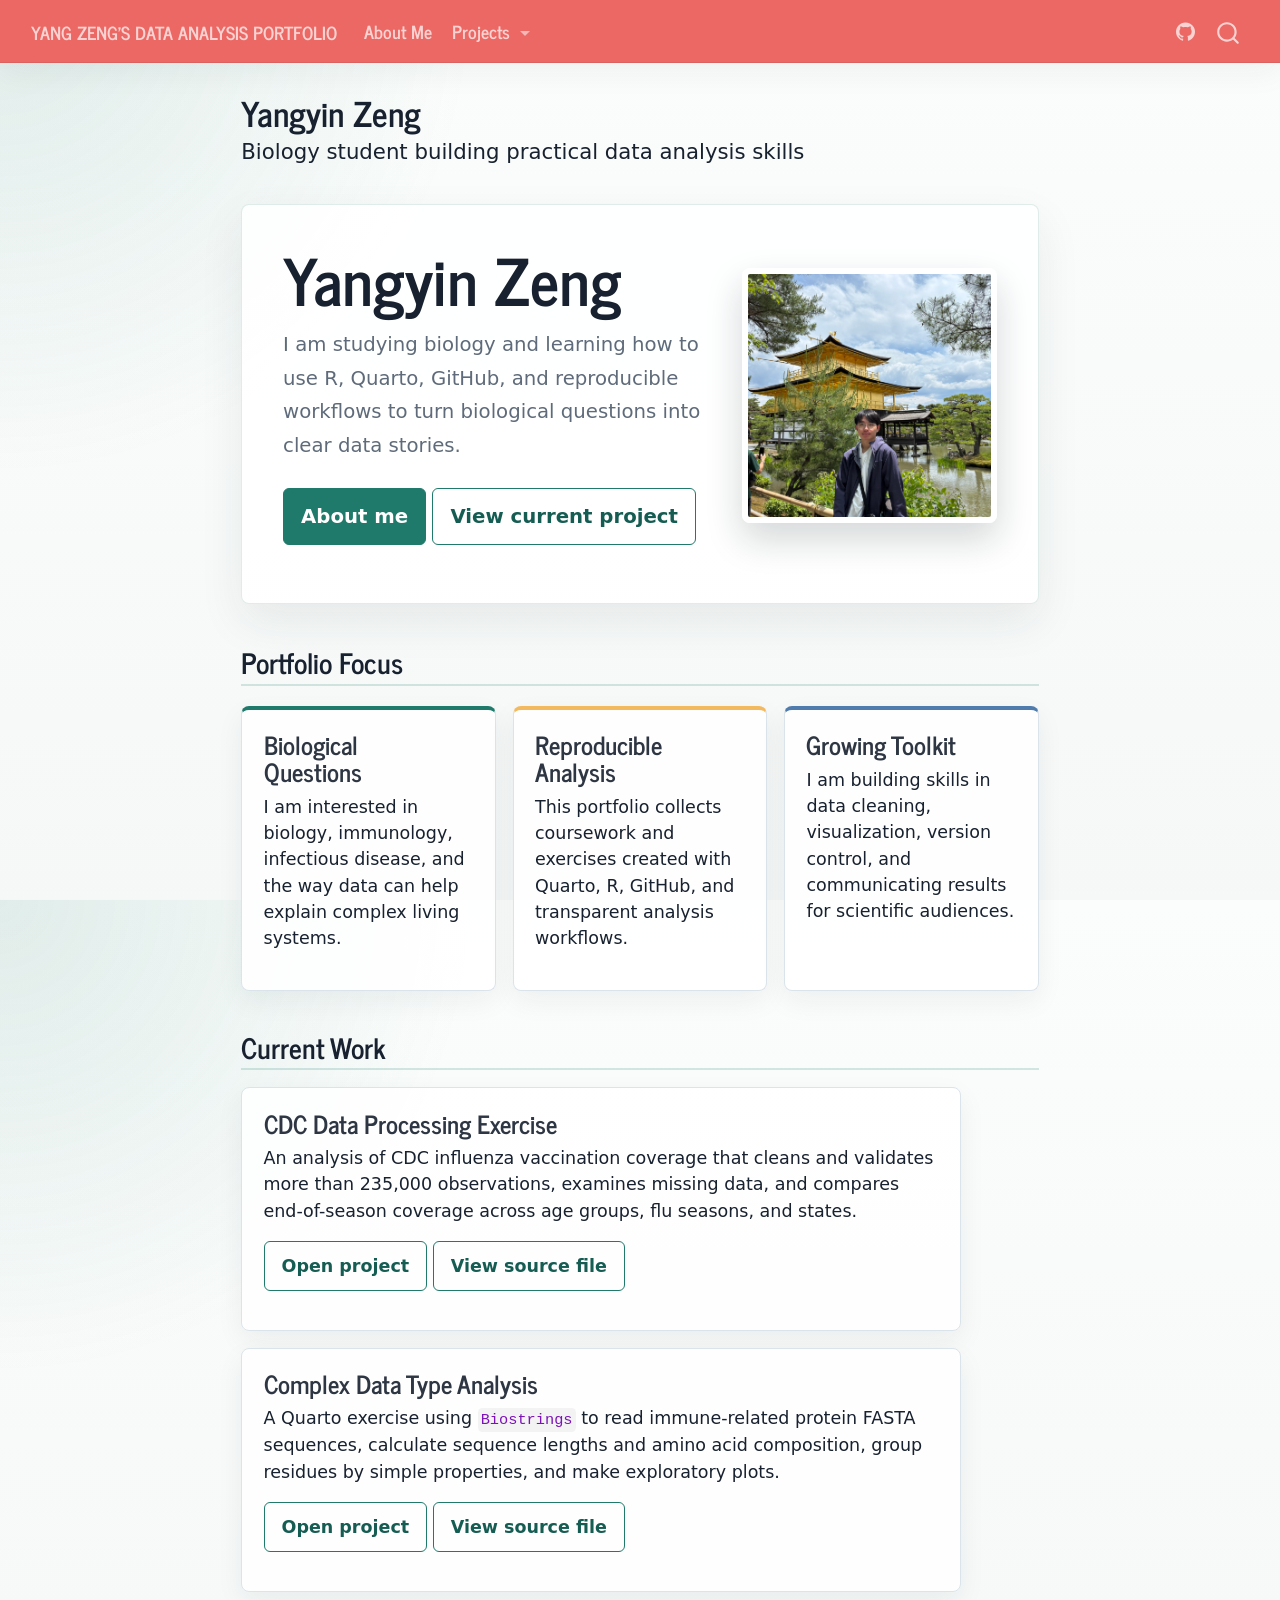
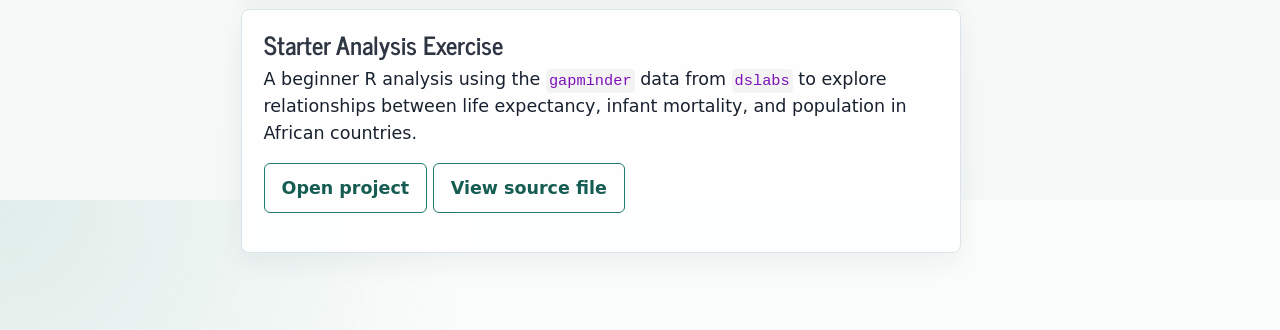
==== commit e8987310: "Add CDC project source link" ====
--- a/docs/index.html
+++ b/docs/index.html
@@ -192,7 +192,7 @@
 <section id="cdc-data-processing-exercise" class="level3 project-card">
 <h3 class="anchored" data-anchor-id="cdc-data-processing-exercise">CDC Data Processing Exercise</h3>
 <p>An analysis of CDC influenza vaccination coverage that cleans and validates more than 235,000 observations, examines missing data, and compares end-of-season coverage across age groups, flu seasons, and states.</p>
-<p><a href="./cdcdata_exercise/cdcdata_exercise.html" class="project-link">Open project</a></p>
+<p><a href="./cdcdata_exercise/cdcdata_exercise.html" class="project-link">Open project</a> <a href="https://github.com/yangyin-zeng/YangZeng-portfolio/blob/main/cdcdata_exercise/cdcdata_exercise.R" class="project-link">View source file</a></p>
 </section>
 <section id="complex-data-type-analysis" class="level3 project-card">
 <h3 class="anchored" data-anchor-id="complex-data-type-analysis">Complex Data Type Analysis</h3>
